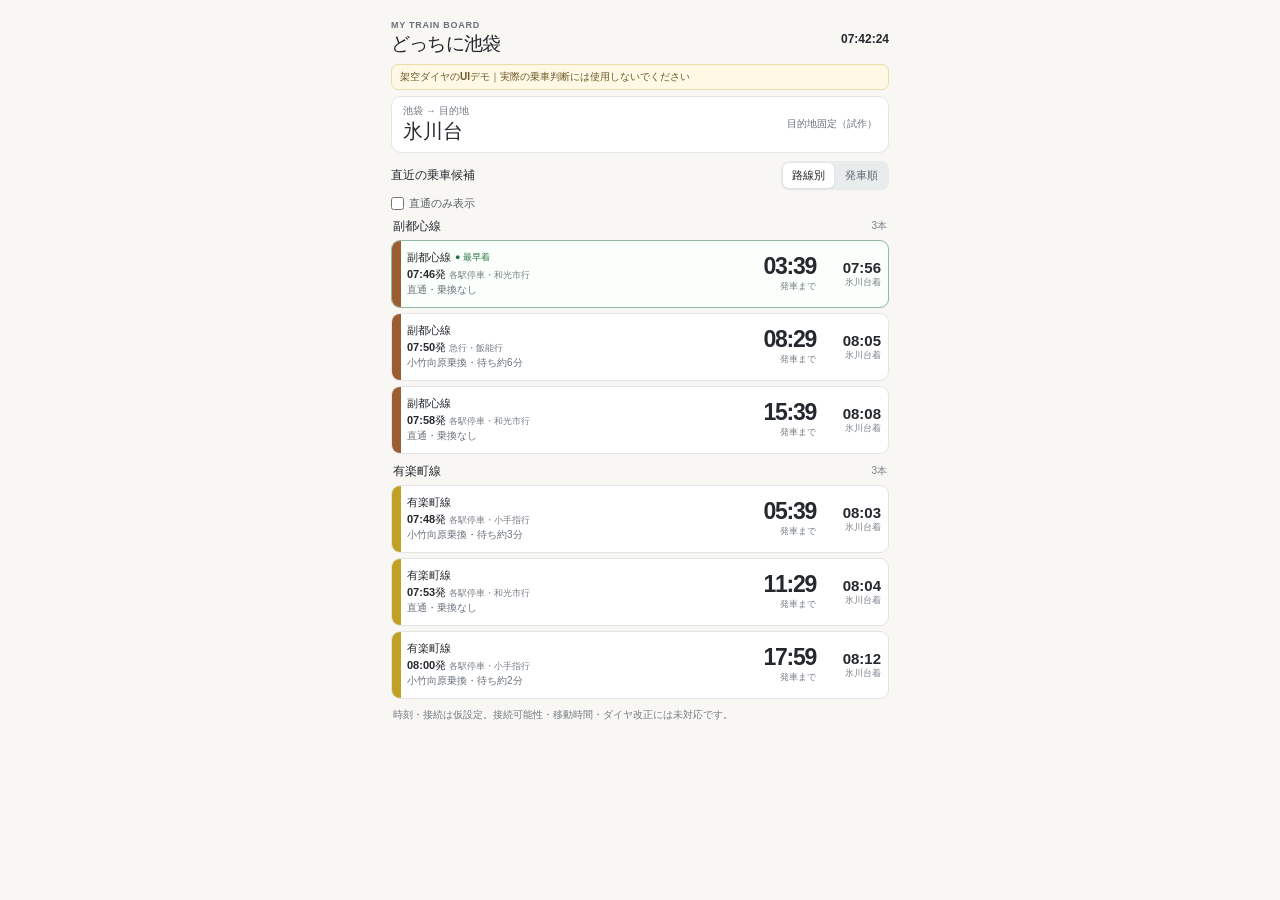
==== index.html @ 782c7b64 "Initial commit" ====
<!doctype html>
<html lang="ja"><head><meta charset="utf-8"><meta name="viewport" content="width=device-width,initial-scale=1,viewport-fit=cover"><meta name="theme-color" content="#f8f7f4"><title>どっちに池袋</title><link rel="stylesheet" href="styles.css"></head><body><main><header class="top"><div><div class="eyebrow">MY TRAIN BOARD</div><h1 class="brand">どっちに池袋</h1></div><div id="now" class="clock">--:--:--</div></header><div class="demo"><strong>架空ダイヤのUIデモ</strong>｜実際の乗車判断には使用しないでください</div><div class="selectbox"><div><div class="lbl">池袋 → 目的地</div><div class="dest">氷川台</div></div><div class="hint">目的地固定（試作）</div></div><section><div class="bar"><h2>直近の乗車候補</h2><div class="toggle" role="group" aria-label="表示順"><button id="byLine" class="sel" aria-pressed="true">路線別</button><button id="byDeparture" aria-pressed="false">発車順</button></div></div><label class="filter"><input id="onlyDirect" type="checkbox"> 直通のみ表示</label><div id="board" aria-live="off"></div></section><div class="foot">時刻・接続は仮設定。接続可能性・移動時間・ダイヤ改正には未対応です。</div></main><script src="data.js" defer></script><script src="app.js" defer></script></body></html>
---- styles.css ----
:root{font-family:-apple-system,BlinkMacSystemFont,"Hiragino Kaku Gothic ProN",sans-serif;background:#f8f7f4;color:#25292e;font-synthesis:none}*{box-sizing:border-box}body{margin:0}main{max-width:520px;margin:auto;padding:10px 11px 16px}.top{display:flex;justify-content:space-between;align-items:center}.eyebrow{font-size:9px;font-weight:750;letter-spacing:.08em;color:#68717b}.brand{font-size:19px;font-weight:850;letter-spacing:-.04em;margin:1px 0}.clock{font-size:12px;font-variant-numeric:tabular-nums;font-weight:700}.demo{background:#fff8e4;border:1px solid #ecdda8;color:#6b5825;padding:5px 8px;border-radius:7px;font-size:10px;margin:6px 0;line-height:1.35}.selectbox{background:white;border:1px solid #e2e5e6;border-radius:10px;padding:7px 11px;display:flex;align-items:center;justify-content:space-between}.lbl{font-size:10px;color:#747c83}.dest{font-size:20px;font-weight:800}.hint{font-size:10px;color:#68727a}.bar{margin:8px 0 6px;display:flex;align-items:center;justify-content:space-between}.bar h2{font-size:12px;margin:0}.toggle{display:flex;gap:2px;background:#e9eced;padding:2px;border-radius:8px}.toggle button{border:0;background:transparent;padding:5px 9px;border-radius:6px;font-size:11px;color:#5e6670;cursor:pointer}.toggle button.sel{background:white;color:#222;font-weight:750;box-shadow:0 1px 3px #0001}.filter{font-size:11px;color:#59636c;display:flex;gap:5px;align-items:center;margin:0 0 7px}.filter input{margin:0;accent-color:#374d67}.line{margin:0 0 9px}.linehead{font-size:12px;font-weight:800;display:flex;justify-content:space-between;align-items:center;margin:4px 2px 5px}.line-note{font-size:10px;color:#79818a;font-weight:400}.train{position:relative;display:grid;grid-template-columns:minmax(0,1fr) 86px 61px;gap:4px;align-items:center;background:white;border:1px solid #e2e5e6;border-radius:9px;padding:7px 7px 7px 15px;margin-bottom:5px;min-height:68px;overflow:hidden}.train:before{content:"";position:absolute;inset:0 auto 0 0;width:9px;background:var(--line-color)}.train.best{border-color:#93b79f;background:#fafffb}.primary{min-width:0}.train-head{font-weight:800;font-size:11px;display:flex;gap:4px;align-items:center;white-space:nowrap}.train-head .route{font-weight:700}.depart{font-size:11px;font-weight:750;margin-top:2px;white-space:nowrap}.sub{font-size:10px;color:#68717b;margin-top:1px;overflow:hidden;text-overflow:ellipsis;white-space:nowrap}.countwrap{text-align:right}.count{font-size:23px;font-weight:850;line-height:1.1;letter-spacing:-.055em;font-variant-numeric:tabular-nums}.count.red{color:#bc5a3c}.minitxt{font-size:9px;color:#777f86}.arrival{text-align:right;font-weight:800;font-size:15px;white-space:nowrap;font-variant-numeric:tabular-nums}.bestmark{font-size:9px;color:#267340;font-weight:750}.foot{font-size:10px;line-height:1.4;color:#737b84;margin:8px 2px}.empty{padding:12px;background:white;border-radius:9px;color:#65717c;font-size:12px}.sectionlabel{font-size:10px;font-weight:800;color:#646d77;margin:7px 3px 4px}button:focus-visible{outline:2px solid #2f6197;outline-offset:2px}@media(max-width:359px){.train{grid-template-columns:minmax(0,1fr) 79px 52px;gap:2px}.count{font-size:21px}.arrival{font-size:13px}.train-head{font-size:10px}.sub{font-size:9px}}@media(min-width:600px){main{padding-top:20px}}
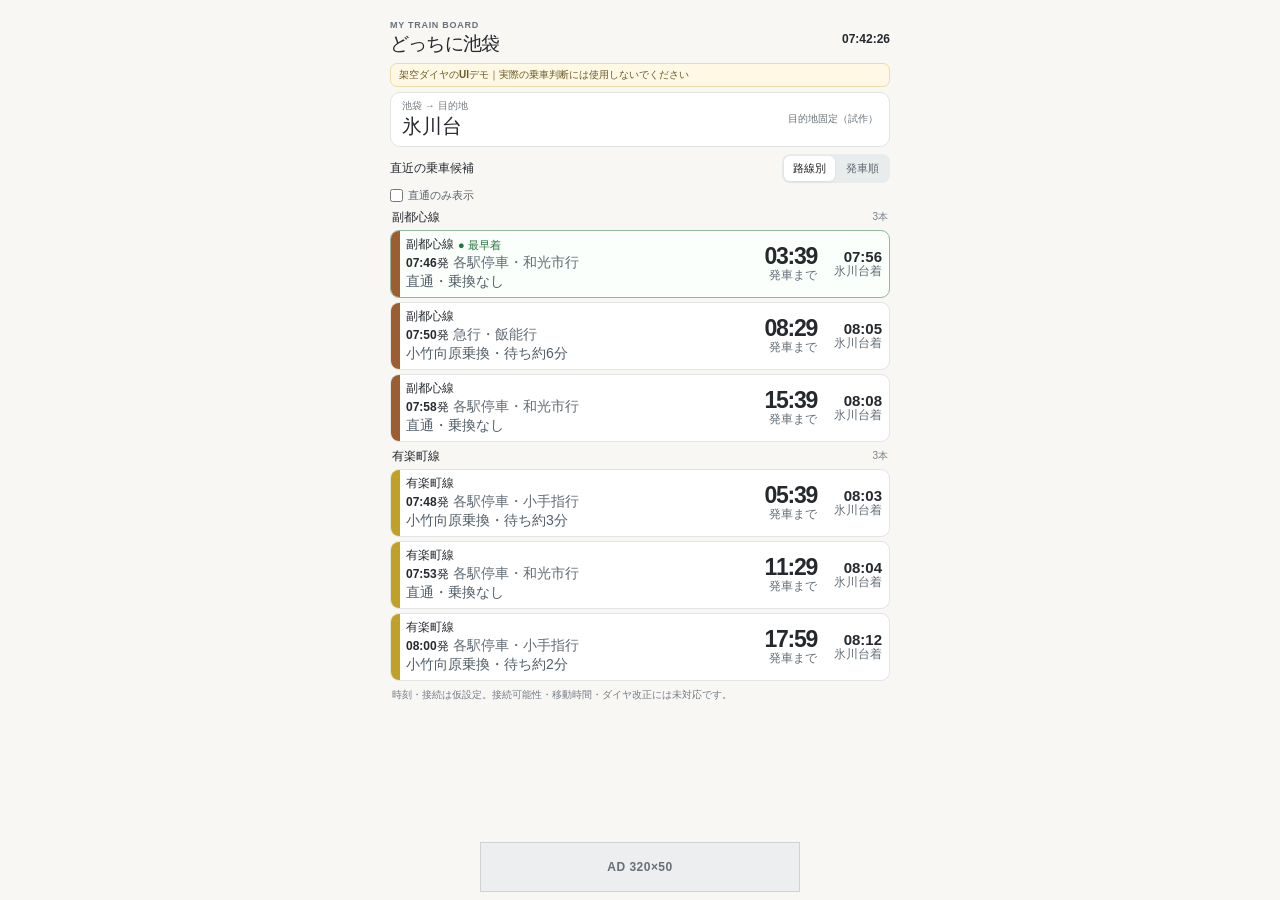
==== commit 8e919e00: "下部バナー広告枠を追加しスマホレイアウトを調整 ・320×50pxの仮広告枠を画面下部に固定表示 ・iPhoneのセーフエリアに対応 ・広告とコンテンツの重なりを防止 ・既存の列車表示と機能を維持 ・" ====
--- a/index.html
+++ b/index.html
@@ -1,2 +1,2 @@
 <!doctype html>
-<html lang="ja"><head><meta charset="utf-8"><meta name="viewport" content="width=device-width,initial-scale=1,viewport-fit=cover"><meta name="theme-color" content="#f8f7f4"><title>どっちに池袋</title><link rel="stylesheet" href="styles.css"></head><body><main><header class="top"><div><div class="eyebrow">MY TRAIN BOARD</div><h1 class="brand">どっちに池袋</h1></div><div id="now" class="clock">--:--:--</div></header><div class="demo"><strong>架空ダイヤのUIデモ</strong>｜実際の乗車判断には使用しないでください</div><div class="selectbox"><div><div class="lbl">池袋 → 目的地</div><div class="dest">氷川台</div></div><div class="hint">目的地固定（試作）</div></div><section><div class="bar"><h2>直近の乗車候補</h2><div class="toggle" role="group" aria-label="表示順"><button id="byLine" class="sel" aria-pressed="true">路線別</button><button id="byDeparture" aria-pressed="false">発車順</button></div></div><label class="filter"><input id="onlyDirect" type="checkbox"> 直通のみ表示</label><div id="board" aria-live="off"></div></section><div class="foot">時刻・接続は仮設定。接続可能性・移動時間・ダイヤ改正には未対応です。</div></main><script src="data.js" defer></script><script src="app.js" defer></script></body></html>
+<html lang="ja"><head><meta charset="utf-8"><meta name="viewport" content="width=device-width,initial-scale=1,viewport-fit=cover"><meta name="theme-color" content="#f8f7f4"><title>どっちに池袋</title><link rel="stylesheet" href="styles.css"></head><body><main><header class="top"><div><div class="eyebrow">MY TRAIN BOARD</div><h1 class="brand">どっちに池袋</h1></div><div id="now" class="clock">--:--:--</div></header><div class="demo"><strong>架空ダイヤのUIデモ</strong>｜実際の乗車判断には使用しないでください</div><div class="selectbox"><div><div class="lbl">池袋 → 目的地</div><div class="dest">氷川台</div></div><div class="hint">目的地固定（試作）</div></div><section><div class="bar"><h2>直近の乗車候補</h2><div class="toggle" role="group" aria-label="表示順"><button id="byLine" class="sel" aria-pressed="true">路線別</button><button id="byDeparture" aria-pressed="false">発車順</button></div></div><label class="filter"><input id="onlyDirect" type="checkbox"> 直通のみ表示</label><div id="board" aria-live="off"></div></section><div class="foot">時刻・接続は仮設定。接続可能性・移動時間・ダイヤ改正には未対応です。</div></main><aside class="ad-placeholder" aria-label="広告スペース（仮）">AD 320×50</aside><script src="data.js" defer></script><script src="app.js" defer></script></body></html>
--- a/styles.css
+++ b/styles.css
@@ -1 +1,81 @@
-:root{font-family:-apple-system,BlinkMacSystemFont,"Hiragino Kaku Gothic ProN",sans-serif;background:#f8f7f4;color:#25292e;font-synthesis:none}*{box-sizing:border-box}body{margin:0}main{max-width:520px;margin:auto;padding:10px 11px 16px}.top{display:flex;justify-content:space-between;align-items:center}.eyebrow{font-size:9px;font-weight:750;letter-spacing:.08em;color:#68717b}.brand{font-size:19px;font-weight:850;letter-spacing:-.04em;margin:1px 0}.clock{font-size:12px;font-variant-numeric:tabular-nums;font-weight:700}.demo{background:#fff8e4;border:1px solid #ecdda8;color:#6b5825;padding:5px 8px;border-radius:7px;font-size:10px;margin:6px 0;line-height:1.35}.selectbox{background:white;border:1px solid #e2e5e6;border-radius:10px;padding:7px 11px;display:flex;align-items:center;justify-content:space-between}.lbl{font-size:10px;color:#747c83}.dest{font-size:20px;font-weight:800}.hint{font-size:10px;color:#68727a}.bar{margin:8px 0 6px;display:flex;align-items:center;justify-content:space-between}.bar h2{font-size:12px;margin:0}.toggle{display:flex;gap:2px;background:#e9eced;padding:2px;border-radius:8px}.toggle button{border:0;background:transparent;padding:5px 9px;border-radius:6px;font-size:11px;color:#5e6670;cursor:pointer}.toggle button.sel{background:white;color:#222;font-weight:750;box-shadow:0 1px 3px #0001}.filter{font-size:11px;color:#59636c;display:flex;gap:5px;align-items:center;margin:0 0 7px}.filter input{margin:0;accent-color:#374d67}.line{margin:0 0 9px}.linehead{font-size:12px;font-weight:800;display:flex;justify-content:space-between;align-items:center;margin:4px 2px 5px}.line-note{font-size:10px;color:#79818a;font-weight:400}.train{position:relative;display:grid;grid-template-columns:minmax(0,1fr) 86px 61px;gap:4px;align-items:center;background:white;border:1px solid #e2e5e6;border-radius:9px;padding:7px 7px 7px 15px;margin-bottom:5px;min-height:68px;overflow:hidden}.train:before{content:"";position:absolute;inset:0 auto 0 0;width:9px;background:var(--line-color)}.train.best{border-color:#93b79f;background:#fafffb}.primary{min-width:0}.train-head{font-weight:800;font-size:11px;display:flex;gap:4px;align-items:center;white-space:nowrap}.train-head .route{font-weight:700}.depart{font-size:11px;font-weight:750;margin-top:2px;white-space:nowrap}.sub{font-size:10px;color:#68717b;margin-top:1px;overflow:hidden;text-overflow:ellipsis;white-space:nowrap}.countwrap{text-align:right}.count{font-size:23px;font-weight:850;line-height:1.1;letter-spacing:-.055em;font-variant-numeric:tabular-nums}.count.red{color:#bc5a3c}.minitxt{font-size:9px;color:#777f86}.arrival{text-align:right;font-weight:800;font-size:15px;white-space:nowrap;font-variant-numeric:tabular-nums}.bestmark{font-size:9px;color:#267340;font-weight:750}.foot{font-size:10px;line-height:1.4;color:#737b84;margin:8px 2px}.empty{padding:12px;background:white;border-radius:9px;color:#65717c;font-size:12px}.sectionlabel{font-size:10px;font-weight:800;color:#646d77;margin:7px 3px 4px}button:focus-visible{outline:2px solid #2f6197;outline-offset:2px}@media(max-width:359px){.train{grid-template-columns:minmax(0,1fr) 79px 52px;gap:2px}.count{font-size:21px}.arrival{font-size:13px}.train-head{font-size:10px}.sub{font-size:9px}}@media(min-width:600px){main{padding-top:20px}}
+:root {
+  font-family: -apple-system, BlinkMacSystemFont, "Hiragino Sans", "Hiragino Kaku Gothic ProN", sans-serif;
+  background: #f8f7f4;
+  color: #25292e;
+  font-synthesis: none;
+}
+
+* { box-sizing: border-box; }
+body { margin: 0; }
+main { max-width: 520px; margin: auto; padding: 7px 10px calc(50px + 28px + env(safe-area-inset-bottom, 0px)); }
+.top { display: flex; justify-content: space-between; align-items: center; }
+.eyebrow { font-size: 9px; font-weight: 750; letter-spacing: .08em; color: #68717b; }
+.brand { font-size: 19px; font-weight: 850; letter-spacing: -.04em; margin: 1px 0; }
+.clock { font-size: 12px; font-variant-numeric: tabular-nums; font-weight: 700; }
+.demo { background: #fff8e4; border: 1px solid #ecdda8; color: #6b5825; padding: 4px 8px; border-radius: 7px; font-size: 10px; margin: 5px 0; line-height: 1.35; }
+.selectbox { background: white; border: 1px solid #e2e5e6; border-radius: 10px; padding: 6px 11px; display: flex; align-items: center; justify-content: space-between; }
+.lbl { font-size: 10px; color: #747c83; }
+.dest { font-size: 20px; font-weight: 800; }
+.hint { font-size: 10px; color: #68727a; }
+.bar { margin: 7px 0 5px; display: flex; align-items: center; justify-content: space-between; }
+.bar h2 { font-size: 12px; margin: 0; }
+.toggle { display: flex; gap: 2px; background: #e9eced; padding: 2px; border-radius: 8px; }
+.toggle button { border: 0; background: transparent; padding: 5px 9px; border-radius: 6px; font-size: 11px; color: #5e6670; cursor: pointer; }
+.toggle button.sel { background: white; color: #222; font-weight: 750; box-shadow: 0 1px 3px #0001; }
+.filter { font-size: 11px; color: #59636c; display: flex; gap: 5px; align-items: center; margin: 0 0 6px; }
+.filter input { margin: 0; accent-color: #374d67; }
+.line { margin: 0 0 6px; }
+.linehead { font-size: 12px; font-weight: 800; display: flex; justify-content: space-between; align-items: center; margin: 3px 2px 4px; }
+.line-note { font-size: 10px; color: #79818a; font-weight: 400; }
+.train { position: relative; display: grid; grid-template-columns: minmax(0, 1fr) 78px 61px; gap: 4px; align-items: center; background: white; border: 1px solid #e2e5e6; border-radius: 9px; padding: 5px 7px 5px 15px; margin-bottom: 4px; min-height: 68px; overflow: hidden; }
+.train:before { content: ""; position: absolute; inset: 0 auto 0 0; width: 9px; background: var(--line-color); }
+.train.best { border-color: #93b79f; background: #fafffb; }
+.primary { min-width: 0; }
+.train-head { font-weight: 800; font-size: 12px; line-height: 1.15; display: flex; gap: 4px; align-items: center; white-space: nowrap; }
+.train-head .route { font-weight: 700; }
+.depart { display: flex; flex-wrap: wrap; align-items: baseline; column-gap: 4px; font-size: 12px; font-weight: 750; line-height: 1.15; margin-top: 2px; }
+.depart > span { font-size: 14px; font-weight: 600; }
+.sub { font-size: 14px; line-height: 1.15; color: #535e68; margin-top: 2px; overflow-wrap: anywhere; }
+.countwrap { text-align: right; }
+.count { font-size: 23px; font-weight: 850; line-height: 1.1; letter-spacing: -.055em; font-variant-numeric: tabular-nums; }
+.count.red { color: #bc5a3c; }
+.minitxt { font-size: 12px; line-height: 1.15; color: #626c75; }
+.arrival { text-align: right; font-weight: 800; font-size: 15px; white-space: nowrap; font-variant-numeric: tabular-nums; }
+.bestmark { font-size: 11px; color: #267340; font-weight: 750; }
+.foot { font-size: 10px; line-height: 1.4; color: #737b84; margin: 7px 2px; }
+.empty { padding: 12px; background: white; border-radius: 9px; color: #65717c; font-size: 12px; }
+.sectionlabel { font-size: 10px; font-weight: 800; color: #646d77; margin: 7px 3px 4px; }
+button:focus-visible { outline: 2px solid #2f6197; outline-offset: 2px; }
+.ad-placeholder {
+  position: fixed;
+  z-index: 10;
+  left: 50%;
+  bottom: calc(8px + env(safe-area-inset-bottom, 0px));
+  transform: translateX(-50%);
+  width: min(320px, calc(100vw - 24px));
+  height: 50px;
+  display: flex;
+  align-items: center;
+  justify-content: center;
+  border: 1px solid #cfd3d6;
+  background: #eceeef;
+  color: #667078;
+  font-size: 12px;
+  font-weight: 650;
+  letter-spacing: .04em;
+}
+
+@media (max-width: 359px) {
+  main { padding-right: 8px; padding-left: 8px; }
+  .train { grid-template-columns: minmax(0, 1fr) 72px 54px; gap: 3px; padding-left: 14px; }
+  .count { font-size: 21px; }
+  .arrival { font-size: 13px; }
+  .train-head { font-size: 11px; }
+  .train-head .bestmark { font-size: 10px; }
+  .depart > span, .sub { font-size: 13px; }
+  .minitxt { font-size: 11px; }
+}
+
+@media (min-width: 600px) {
+  main { padding-top: 20px; }
+}
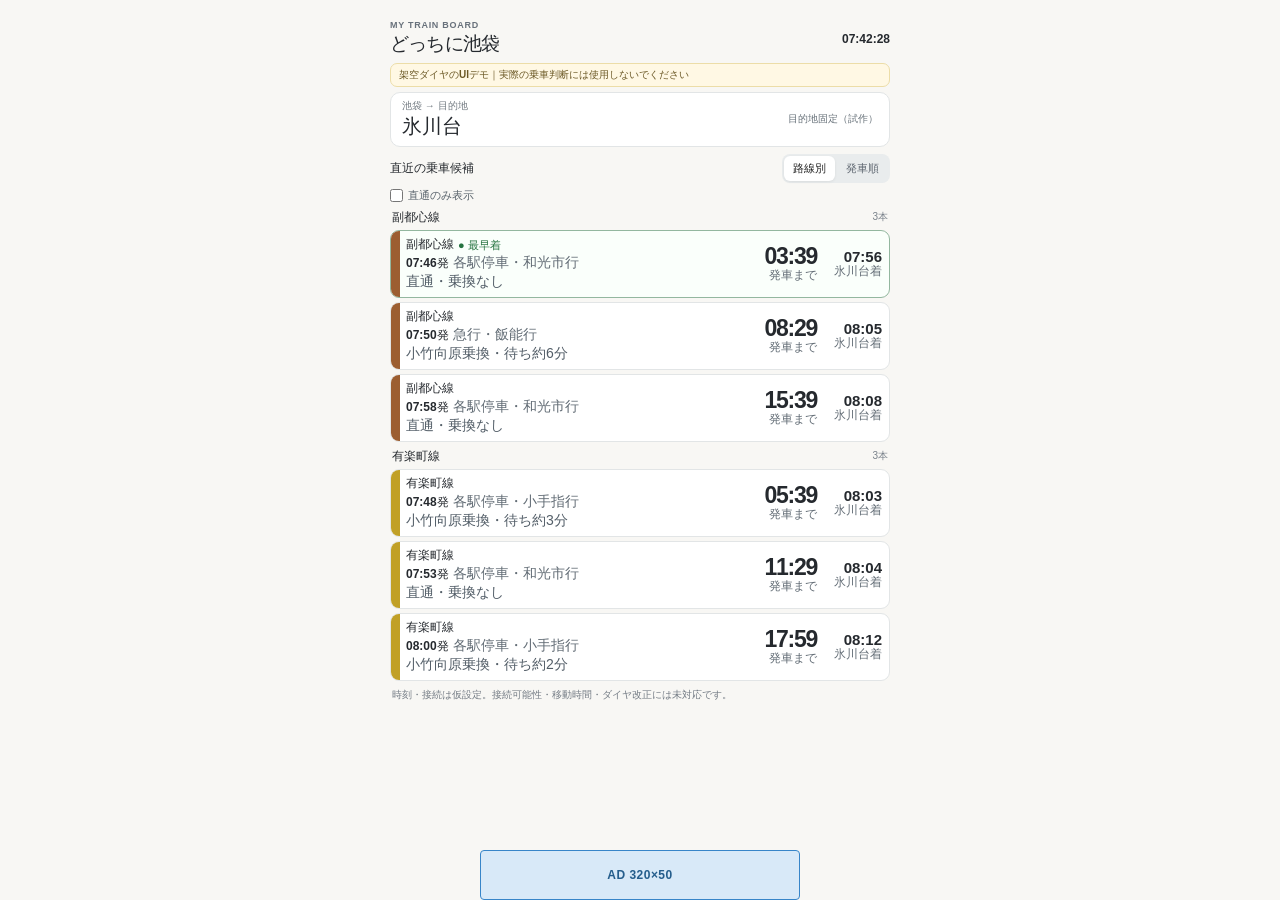
==== commit 1dc2d251: "下部広告枠の視認性とSafari表示位置を改善 ・広告枠を320×50pxの青いプレースホルダーに変更 ・固定ドックとセーフエリアの余白を調整 ・コンテンツと広告の重なりを防止 ・CSSのキャッシュ対" ====
--- a/index.html
+++ b/index.html
@@ -1,2 +1,2 @@
 <!doctype html>
-<html lang="ja"><head><meta charset="utf-8"><meta name="viewport" content="width=device-width,initial-scale=1,viewport-fit=cover"><meta name="theme-color" content="#f8f7f4"><title>どっちに池袋</title><link rel="stylesheet" href="styles.css"></head><body><main><header class="top"><div><div class="eyebrow">MY TRAIN BOARD</div><h1 class="brand">どっちに池袋</h1></div><div id="now" class="clock">--:--:--</div></header><div class="demo"><strong>架空ダイヤのUIデモ</strong>｜実際の乗車判断には使用しないでください</div><div class="selectbox"><div><div class="lbl">池袋 → 目的地</div><div class="dest">氷川台</div></div><div class="hint">目的地固定（試作）</div></div><section><div class="bar"><h2>直近の乗車候補</h2><div class="toggle" role="group" aria-label="表示順"><button id="byLine" class="sel" aria-pressed="true">路線別</button><button id="byDeparture" aria-pressed="false">発車順</button></div></div><label class="filter"><input id="onlyDirect" type="checkbox"> 直通のみ表示</label><div id="board" aria-live="off"></div></section><div class="foot">時刻・接続は仮設定。接続可能性・移動時間・ダイヤ改正には未対応です。</div></main><aside class="ad-placeholder" aria-label="広告スペース（仮）">AD 320×50</aside><script src="data.js" defer></script><script src="app.js" defer></script></body></html>
+<html lang="ja"><head><meta charset="utf-8"><meta name="viewport" content="width=device-width,initial-scale=1,viewport-fit=cover"><meta name="theme-color" content="#f8f7f4"><title>どっちに池袋</title><link rel="stylesheet" href="styles.css?v=0.4.1"></head><body><main><header class="top"><div><div class="eyebrow">MY TRAIN BOARD</div><h1 class="brand">どっちに池袋</h1></div><div id="now" class="clock">--:--:--</div></header><div class="demo"><strong>架空ダイヤのUIデモ</strong>｜実際の乗車判断には使用しないでください</div><div class="selectbox"><div><div class="lbl">池袋 → 目的地</div><div class="dest">氷川台</div></div><div class="hint">目的地固定（試作）</div></div><section><div class="bar"><h2>直近の乗車候補</h2><div class="toggle" role="group" aria-label="表示順"><button id="byLine" class="sel" aria-pressed="true">路線別</button><button id="byDeparture" aria-pressed="false">発車順</button></div></div><label class="filter"><input id="onlyDirect" type="checkbox"> 直通のみ表示</label><div id="board" aria-live="off"></div></section><div class="foot">時刻・接続は仮設定。接続可能性・移動時間・ダイヤ改正には未対応です。</div></main><div class="ad-dock"><aside class="ad-placeholder" aria-label="広告スペース（仮）">AD 320×50</aside></div><script src="data.js" defer></script><script src="app.js" defer></script></body></html>
--- a/styles.css
+++ b/styles.css
@@ -7,7 +7,7 @@
 
 * { box-sizing: border-box; }
 body { margin: 0; }
-main { max-width: 520px; margin: auto; padding: 7px 10px calc(50px + 28px + env(safe-area-inset-bottom, 0px)); }
+main { max-width: 520px; margin: auto; padding: 7px 10px calc(50px + 20px + env(safe-area-inset-bottom, 0px)); }
 .top { display: flex; justify-content: space-between; align-items: center; }
 .eyebrow { font-size: 9px; font-weight: 750; letter-spacing: .08em; color: #68717b; }
 .brand { font-size: 19px; font-weight: 850; letter-spacing: -.04em; margin: 1px 0; }
@@ -46,20 +46,27 @@
 .empty { padding: 12px; background: white; border-radius: 9px; color: #65717c; font-size: 12px; }
 .sectionlabel { font-size: 10px; font-weight: 800; color: #646d77; margin: 7px 3px 4px; }
 button:focus-visible { outline: 2px solid #2f6197; outline-offset: 2px; }
-.ad-placeholder {
+.ad-dock {
   position: fixed;
   z-index: 10;
-  left: 50%;
-  bottom: calc(8px + env(safe-area-inset-bottom, 0px));
-  transform: translateX(-50%);
+  inset: auto 0 0;
+  display: flex;
+  justify-content: center;
+  padding: 0 12px env(safe-area-inset-bottom, 0px);
+  background: #f8f7f4;
+}
+.ad-placeholder {
   width: min(320px, calc(100vw - 24px));
   height: 50px;
+  flex: 0 1 320px;
+  min-width: 0;
   display: flex;
   align-items: center;
   justify-content: center;
-  border: 1px solid #cfd3d6;
-  background: #eceeef;
-  color: #667078;
+  border: 1px solid #3785C9;
+  border-radius: 4px;
+  background: #D8E9F8;
+  color: #245d8c;
   font-size: 12px;
   font-weight: 650;
   letter-spacing: .04em;
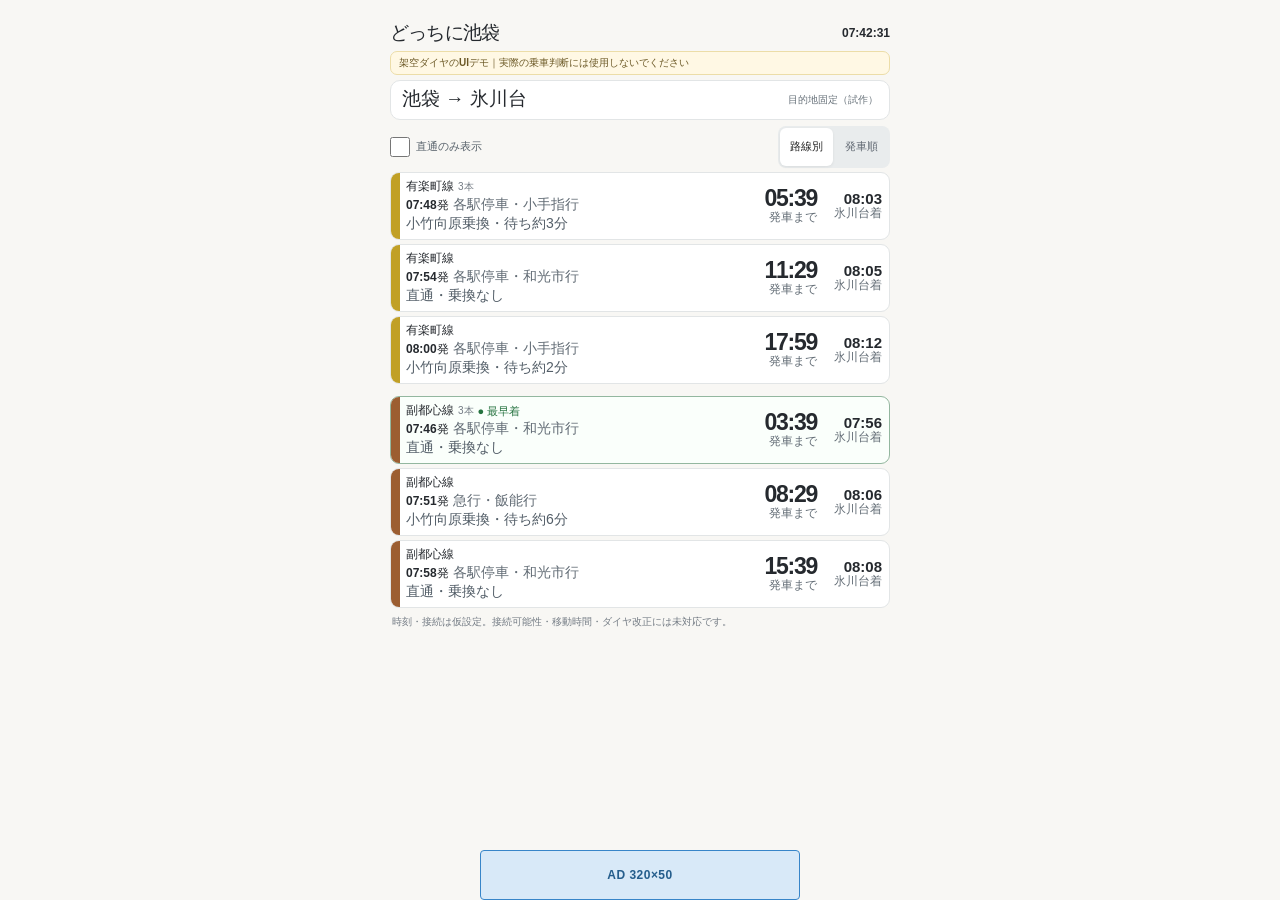
==== commit 7c691944: "スマホ画面の情報配置を整理し広告枠との共存を改善 ・ヘッダーと目的地表示をコンパクト化 ・フィルターと表示切替を横一列に配置 ・路線見出しを削除して表示領域を確保 ・路線別表示を有楽町線→副都心線の順" ====
--- a/index.html
+++ b/index.html
@@ -1,2 +1,2 @@
 <!doctype html>
-<html lang="ja"><head><meta charset="utf-8"><meta name="viewport" content="width=device-width,initial-scale=1,viewport-fit=cover"><meta name="theme-color" content="#f8f7f4"><title>どっちに池袋</title><link rel="stylesheet" href="styles.css?v=0.4.1"></head><body><main><header class="top"><div><div class="eyebrow">MY TRAIN BOARD</div><h1 class="brand">どっちに池袋</h1></div><div id="now" class="clock">--:--:--</div></header><div class="demo"><strong>架空ダイヤのUIデモ</strong>｜実際の乗車判断には使用しないでください</div><div class="selectbox"><div><div class="lbl">池袋 → 目的地</div><div class="dest">氷川台</div></div><div class="hint">目的地固定（試作）</div></div><section><div class="bar"><h2>直近の乗車候補</h2><div class="toggle" role="group" aria-label="表示順"><button id="byLine" class="sel" aria-pressed="true">路線別</button><button id="byDeparture" aria-pressed="false">発車順</button></div></div><label class="filter"><input id="onlyDirect" type="checkbox"> 直通のみ表示</label><div id="board" aria-live="off"></div></section><div class="foot">時刻・接続は仮設定。接続可能性・移動時間・ダイヤ改正には未対応です。</div></main><div class="ad-dock"><aside class="ad-placeholder" aria-label="広告スペース（仮）">AD 320×50</aside></div><script src="data.js" defer></script><script src="app.js" defer></script></body></html>
+<html lang="ja"><head><meta charset="utf-8"><meta name="viewport" content="width=device-width,initial-scale=1,viewport-fit=cover"><meta name="theme-color" content="#f8f7f4"><title>どっちに池袋</title><link rel="stylesheet" href="styles.css?v=0.4.1"></head><body><main><header class="top"><div><h1 class="brand">どっちに池袋</h1></div><div id="now" class="clock">--:--:--</div></header><div class="demo"><strong>架空ダイヤのUIデモ</strong>｜実際の乗車判断には使用しないでください</div><div class="selectbox"><div class="route-display">池袋 → 氷川台</div><div class="hint">目的地固定（試作）</div></div><section><div class="controls"><label class="filter"><input id="onlyDirect" type="checkbox"> 直通のみ表示</label><div class="toggle" role="group" aria-label="表示順"><button id="byLine" class="sel" aria-pressed="true">路線別</button><button id="byDeparture" aria-pressed="false">発車順</button></div></div><div id="board" aria-live="off"></div></section><div class="foot">時刻・接続は仮設定。接続可能性・移動時間・ダイヤ改正には未対応です。</div></main><div class="ad-dock"><aside class="ad-placeholder" aria-label="広告スペース（仮）">AD 320×50</aside></div><script src="data.js" defer></script><script src="app.js" defer></script></body></html>
--- a/styles.css
+++ b/styles.css
@@ -7,32 +7,31 @@
 
 * { box-sizing: border-box; }
 body { margin: 0; }
-main { max-width: 520px; margin: auto; padding: 7px 10px calc(50px + 20px + env(safe-area-inset-bottom, 0px)); }
-.top { display: flex; justify-content: space-between; align-items: center; }
+main { max-width: 520px; margin: auto; padding: 4px 10px calc(50px + 20px + env(safe-area-inset-bottom, 0px)); }
+.top { display: flex; justify-content: space-between; align-items: center; min-height: 26px; }
 .eyebrow { font-size: 9px; font-weight: 750; letter-spacing: .08em; color: #68717b; }
-.brand { font-size: 19px; font-weight: 850; letter-spacing: -.04em; margin: 1px 0; }
+.brand { font-size: 19px; font-weight: 850; letter-spacing: -.04em; margin: 0; }
 .clock { font-size: 12px; font-variant-numeric: tabular-nums; font-weight: 700; }
 .demo { background: #fff8e4; border: 1px solid #ecdda8; color: #6b5825; padding: 4px 8px; border-radius: 7px; font-size: 10px; margin: 5px 0; line-height: 1.35; }
-.selectbox { background: white; border: 1px solid #e2e5e6; border-radius: 10px; padding: 6px 11px; display: flex; align-items: center; justify-content: space-between; }
-.lbl { font-size: 10px; color: #747c83; }
-.dest { font-size: 20px; font-weight: 800; }
+.selectbox { background: white; border: 1px solid #e2e5e6; border-radius: 10px; padding: 5px 11px; display: flex; align-items: center; justify-content: space-between; gap: 8px; min-height: 40px; }
+.route-display { min-width: 0; font-size: 19px; line-height: 1.2; font-weight: 800; white-space: nowrap; }
 .hint { font-size: 10px; color: #68727a; }
-.bar { margin: 7px 0 5px; display: flex; align-items: center; justify-content: space-between; }
-.bar h2 { font-size: 12px; margin: 0; }
+.controls { min-height: 44px; margin: 5px 0 3px; display: flex; align-items: center; justify-content: space-between; gap: 8px; }
 .toggle { display: flex; gap: 2px; background: #e9eced; padding: 2px; border-radius: 8px; }
-.toggle button { border: 0; background: transparent; padding: 5px 9px; border-radius: 6px; font-size: 11px; color: #5e6670; cursor: pointer; }
+.toggle button { min-height: 38px; border: 0; background: transparent; padding: 7px 10px; border-radius: 6px; font-size: 11px; color: #5e6670; cursor: pointer; }
 .toggle button.sel { background: white; color: #222; font-weight: 750; box-shadow: 0 1px 3px #0001; }
-.filter { font-size: 11px; color: #59636c; display: flex; gap: 5px; align-items: center; margin: 0 0 6px; }
-.filter input { margin: 0; accent-color: #374d67; }
-.line { margin: 0 0 6px; }
-.linehead { font-size: 12px; font-weight: 800; display: flex; justify-content: space-between; align-items: center; margin: 3px 2px 4px; }
-.line-note { font-size: 10px; color: #79818a; font-weight: 400; }
+.filter { min-height: 44px; font-size: 11px; color: #59636c; display: flex; gap: 6px; align-items: center; margin: 0; white-space: nowrap; }
+.filter input { width: 20px; height: 20px; margin: 0; accent-color: #374d67; }
+.line { margin: 0; }
+.line + .line { margin-top: 12px; }
+
 .train { position: relative; display: grid; grid-template-columns: minmax(0, 1fr) 78px 61px; gap: 4px; align-items: center; background: white; border: 1px solid #e2e5e6; border-radius: 9px; padding: 5px 7px 5px 15px; margin-bottom: 4px; min-height: 68px; overflow: hidden; }
 .train:before { content: ""; position: absolute; inset: 0 auto 0 0; width: 9px; background: var(--line-color); }
 .train.best { border-color: #93b79f; background: #fafffb; }
 .primary { min-width: 0; }
 .train-head { font-weight: 800; font-size: 12px; line-height: 1.15; display: flex; gap: 4px; align-items: center; white-space: nowrap; }
 .train-head .route { font-weight: 700; }
+.line-count { color: #737b84; font-size: 10px; font-weight: 500; }
 .depart { display: flex; flex-wrap: wrap; align-items: baseline; column-gap: 4px; font-size: 12px; font-weight: 750; line-height: 1.15; margin-top: 2px; }
 .depart > span { font-size: 14px; font-weight: 600; }
 .sub { font-size: 14px; line-height: 1.15; color: #535e68; margin-top: 2px; overflow-wrap: anywhere; }
